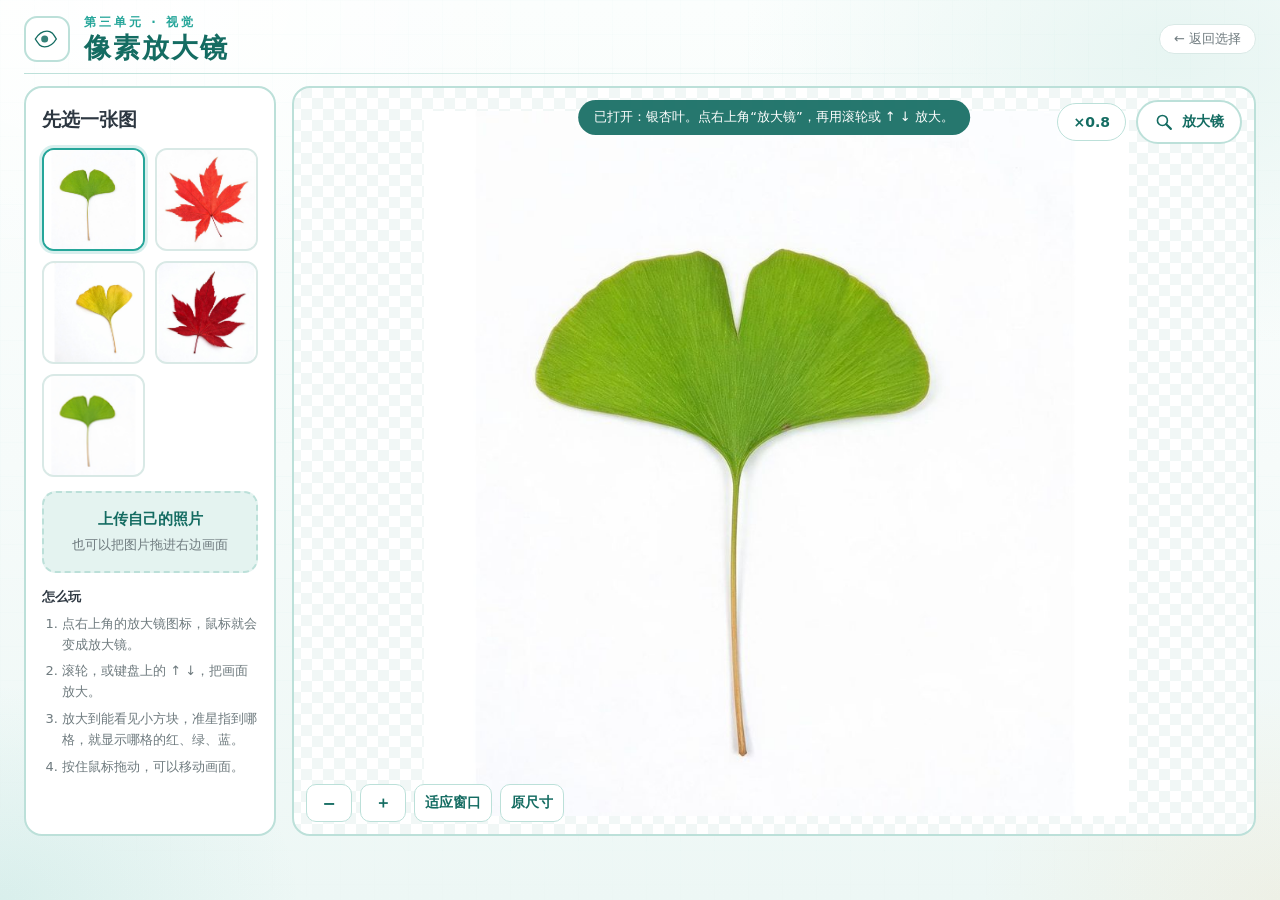
==== pixel.html @ d31ae975 "首页改为二选一，新增像素放大镜页面" ====
<!DOCTYPE html>
<html lang="zh-CN">
<head>
<meta charset="UTF-8">
<meta name="viewport" content="width=device-width, initial-scale=1.0">
<title>像素放大镜 · AI 的眼睛</title>
<meta name="description" content="把照片放大到能看见每一个像素，指到哪儿就读出那格的 RGB 数值。">
<link rel="icon" href="favicon.svg" type="image/svg+xml">
<link rel="stylesheet" href="css/style.css?v=20261110e">
<link rel="stylesheet" href="css/extra.css?v=20261110e">
</head>
<body class="pixel">

<div class="space" aria-hidden="true"></div>

<header class="hud-top">
  <div class="brand">
    <span class="brand-mark" aria-hidden="true">
      <svg viewBox="0 0 48 48" fill="none">
        <path d="M4 24c5.5-9 12.5-13.5 20-13.5S34.5 15 40 24c-5.5 9-12.5 13.5-20 13.5S9.5 33 4 24Z" stroke="currentColor" stroke-width="2.4"/>
        <circle cx="20" cy="24" r="6" fill="currentColor" opacity=".85"/>
        <circle cx="28.5" cy="19.5" r="2" fill="#fff"/>
      </svg>
    </span>
    <div class="brand-text">
      <p class="sys-code">第三单元 · 视觉</p>
      <h1>像素放大镜</h1>
    </div>
  </div>
  <div class="hud-right">
    <a class="chip chip-link" href="index.html">← 返回选择</a>
  </div>
</header>

<main class="px-wrap">
  <aside class="px-side">
    <h2>先选一张图</h2>
    <div class="px-samples" id="samples">
      <button class="px-sample is-active" data-src="assets/samples/leaf-ginkgo.jpg" title="银杏叶">
        <img src="assets/samples/leaf-ginkgo.jpg" alt="银杏叶">
      </button>
      <button class="px-sample" data-src="assets/samples/leaf-maple.jpg" title="枫叶">
        <img src="assets/samples/leaf-maple.jpg" alt="枫叶">
      </button>
      <button class="px-sample" data-src="assets/samples/leaf-ginkgo-2.jpg" title="银杏叶 2">
        <img src="assets/samples/leaf-ginkgo-2.jpg" alt="银杏叶">
      </button>
      <button class="px-sample" data-src="assets/samples/leaf-maple-2.jpg" title="枫叶 2">
        <img src="assets/samples/leaf-maple-2.jpg" alt="枫叶">
      </button>
      <button class="px-sample" data-src="assets/samples/leaf-small.png" title="一张只有 96×96 的小图">
        <img src="assets/samples/leaf-small.png" alt="小图">
      </button>
    </div>

    <label class="px-upload" for="uploadInput">
      <span>上传自己的照片</span>
      <small>也可以把图片拖进右边画面</small>
      <input id="uploadInput" type="file" accept="image/*" hidden>
    </label>

    <div class="px-steps">
      <p><b>怎么玩</b></p>
      <ol>
        <li>点右上角的放大镜图标，鼠标就会变成放大镜。</li>
        <li>滚轮，或键盘上的 ↑ ↓，把画面放大。</li>
        <li>放大到能看见小方块，准星指到哪格，就显示哪格的红、绿、蓝。</li>
        <li>按住鼠标拖动，可以移动画面。</li>
      </ol>
    </div>
  </aside>

  <section class="px-stage" id="stage">
    <canvas id="view"></canvas>
    <div class="px-empty" id="emptyTip">正在载入图片…</div>

    <div class="px-topbar">
      <span class="px-zoom" id="zoomBadge">×1.0</span>
      <button class="px-mag" id="magBtn" title="放大镜（M）" aria-pressed="false">
        <svg viewBox="0 0 32 32" fill="none" aria-hidden="true">
          <circle cx="13.5" cy="13.5" r="8" stroke="currentColor" stroke-width="2.6"/>
          <path d="M19.5 19.5 27 27" stroke="currentColor" stroke-width="3.4" stroke-linecap="round"/>
        </svg>
        <span>放大镜</span>
      </button>
    </div>

    <div class="px-tools">
      <button class="px-btn" id="zoomOut" title="缩小">−</button>
      <button class="px-btn" id="zoomIn" title="放大">＋</button>
      <button class="px-btn wide" id="fitBtn" title="适应窗口">适应窗口</button>
      <button class="px-btn wide" id="oneBtn" title="按原尺寸显示">原尺寸</button>
    </div>

    <div class="px-readout" id="readout" hidden>
      <div class="px-swatch" id="swatch"></div>
      <div class="px-values">
        <p class="px-rgb" id="rgbText">R – G – B –</p>
        <p class="px-hex" id="hexText">#------</p>
        <p class="px-pos" id="posText">指到一个像素上</p>
      </div>
    </div>

    <div class="px-tip" id="tip">点右上角“放大镜”，再用滚轮或 ↑ ↓ 放大</div>
  </section>
</main>

<script src="js/pixel.js?v=20261110e"></script>
</body>
</html>
---- css/style.css ----
/* AI 的眼睛 · 视觉实验室
   单页三栏：数据集 / 训练 / 测试。
   与书里插图同一套语言：白卡片、青绿描边、橙色主按钮、大字距大字号。 */

:root{
  --bg:#F6FBFA;
  --bg-2:#EAF6F3;
  --card:#FFFFFF;
  --card-2:#FBFEFD;
  --line:#D9E9E6;
  --line-2:#BCE0D9;
  --teal:#26A69A;
  --teal-d:#146C62;
  --teal-l:#E4F3F0;
  --orange:#F5941E;
  --orange-d:#D97A0C;
  --ink:#2D3741;
  --sub:#6E7A7E;
  --sub-2:#93A1A0;
  --danger:#C0492F;
  --font:"Microsoft YaHei","PingFang SC","Noto Sans CJK SC",system-ui,-apple-system,"Segoe UI",sans-serif;
}

*{box-sizing:border-box}
html,body{height:100%}
body{
  margin:0; overflow:hidden;
  font-family:var(--font); color:var(--ink); background:var(--bg);
  line-height:1.6; -webkit-font-smoothing:antialiased;
}
[hidden]{display:none !important}
button,input{font-family:inherit}

/* ---------- 背景 ---------- */
.space{position:fixed;inset:0;z-index:-1;overflow:hidden;background:
  radial-gradient(700px 480px at 10% 0%, #FFFFFF, transparent 62%),
  radial-gradient(680px 460px at 92% 6%, #E7F5F2, transparent 64%),
  linear-gradient(180deg,#FBFEFD 0%,#F6FBFA 52%,#EDF7F5 100%);
}
.space::before{
  content:"";position:absolute;inset:0;opacity:.5;
  background-image:
    linear-gradient(rgba(38,166,154,.06) 1px, transparent 1px),
    linear-gradient(90deg, rgba(38,166,154,.06) 1px, transparent 1px);
  background-size:34px 34px;
  mask-image:radial-gradient(120% 92% at 50% 40%, #000 0%, transparent 76%);
  -webkit-mask-image:radial-gradient(120% 92% at 50% 40%, #000 0%, transparent 76%);
}
.space::after{
  content:"";position:absolute;inset:0;
  background:
    radial-gradient(420px 300px at 0% 100%, rgba(38,166,154,.10), transparent 72%),
    radial-gradient(420px 300px at 100% 100%, rgba(245,148,30,.07), transparent 72%);
}
.stars,.horizon,.scanlines{display:none}

/* ---------- 顶栏 ---------- */
.hud-top{
  position:relative;z-index:2;height:74px;
  display:flex;align-items:center;justify-content:space-between;gap:16px;
  padding:10px 24px 6px;
}
.hud-top::after{
  content:"";position:absolute;left:24px;right:24px;bottom:0;height:1px;
  background:linear-gradient(90deg,var(--line-2),transparent 80%);
}
.brand{display:flex;align-items:center;gap:14px;min-width:0}
.brand-mark{
  width:46px;height:46px;border-radius:13px;display:grid;place-items:center;flex:none;
  color:var(--teal-d);background:#fff;border:2px solid var(--line-2);
}
.brand-mark svg{width:28px;height:28px}
.brand-text{min-width:0}
.sys-code{
  margin:0;font-size:12px;letter-spacing:3px;color:var(--teal);
  white-space:nowrap;font-weight:700;
}
.brand-text h1{
  margin:0;font-size:27px;line-height:1.2;letter-spacing:2px;
  font-weight:800;color:var(--teal-d);
}
.hud-right{display:flex;gap:8px;flex-wrap:wrap;justify-content:flex-end}
.chip{
  display:inline-flex;align-items:center;gap:7px;height:30px;padding:0 14px;
  border-radius:999px;font-size:13px;color:var(--sub);
  background:#fff;border:1px solid var(--line);
}
.live{
  width:8px;height:8px;border-radius:50%;background:var(--teal);flex:none;
  animation:pulse 2s ease-in-out infinite;
}
@keyframes pulse{0%,100%{opacity:.4}50%{opacity:1}}

/* ---------- 三栏 ---------- */
.deck{
  position:relative;z-index:1;
  height:calc(100vh - 74px - 52px);
  display:grid;grid-template-columns:minmax(0,36fr) minmax(0,27fr) minmax(0,37fr);
  gap:16px;padding:14px 24px 12px;
}
.panel{
  position:relative;display:flex;flex-direction:column;min-height:0;overflow:hidden;
  background:var(--card);
  border:2px solid var(--line-2);border-radius:18px;
  box-shadow:0 12px 26px -22px rgba(20,108,98,.55);
}
.panel-head{
  flex:none;display:flex;align-items:center;gap:10px;
  padding:12px 18px 11px;border-bottom:1px solid var(--line);
  background:linear-gradient(90deg, rgba(38,166,154,.07), transparent 74%);
  position:relative;
}
.panel-head::after{
  content:"";position:absolute;left:18px;bottom:-1px;width:40px;height:3px;
  background:var(--teal);border-radius:3px;
}
.panel-code{
  font-size:12px;letter-spacing:1.6px;color:var(--teal-d);font-weight:700;
  padding:4px 8px;border:1.5px solid var(--line-2);border-radius:6px;
  background:var(--teal-l);white-space:nowrap;
}
.panel-head h2{
  margin:0;font-size:23px;letter-spacing:1.2px;font-weight:800;color:var(--ink);
}
.panel-status{
  margin-left:auto;font-size:14px;color:var(--orange-d);
  white-space:nowrap;font-weight:800;
}
.panel-body{
  flex:1;min-height:0;overflow:auto;padding:16px 18px;
  scrollbar-width:thin;scrollbar-color:rgba(38,166,154,.35) transparent;
}
.panel-body::-webkit-scrollbar{width:8px}
.panel-body::-webkit-scrollbar-thumb{background:rgba(38,166,154,.3);border-radius:4px}
.panel-foot{
  flex:none;padding:9px 18px 10px;border-top:1px solid var(--line);
  font-size:12.5px;color:var(--sub-2);line-height:1.5;
  background:#FBFEFD;
}
.panel-foot.badge{display:flex;align-items:center;gap:8px;color:var(--teal-d);font-size:13px;font-weight:700}
.panel-foot.badge i{width:8px;height:8px;border-radius:50%;background:var(--teal)}

/* ---------- 数据集 ---------- */
.add-class{display:flex;gap:10px}
.add-class input{
  flex:1;min-width:0;height:48px;padding:0 16px;font-size:16px;
  color:var(--ink);background:#fff;
  border:2px solid var(--line);border-radius:12px;outline:none;
  transition:border-color .2s, box-shadow .2s;
}
.add-class input::placeholder{color:var(--sub-2)}
.add-class input:focus{border-color:var(--teal);box-shadow:0 0 0 4px rgba(38,166,154,.14)}
.btn{
  display:inline-flex;align-items:center;justify-content:center;gap:8px;
  border:1px solid transparent;border-radius:12px;cursor:pointer;
  font-weight:700;color:var(--ink);
  transition:transform .12s, box-shadow .2s, background .2s, border-color .2s;
}
.btn:active{transform:translateY(1px)}
.btn svg{width:18px;height:18px}
.btn.add{
  flex:none;width:50px;height:48px;color:#fff;
  background:var(--teal);
  box-shadow:0 8px 16px -12px rgba(38,166,154,1);
}
.btn.add:hover{background:#1F948A}

.suggest{display:flex;gap:8px;flex-wrap:wrap;margin:10px 0 14px}
.suggest button{
  font-size:13px;color:var(--teal-d);cursor:pointer;padding:6px 14px;
  background:var(--teal-l);border:1.5px solid var(--line-2);border-radius:999px;
}
.suggest button:hover{background:#D3EDE8}

.class-grid{display:flex;flex-direction:column;gap:14px}
.class-card{
  position:relative;padding:12px 14px 12px 18px;border-radius:14px;
  background:#fff;border:1.5px solid var(--line);
  animation:pop .25s ease both;
}
@keyframes pop{from{opacity:0;transform:scale(.985)}to{opacity:1;transform:none}}
.class-card::before{
  content:"";position:absolute;left:0;top:12px;bottom:12px;width:6px;
  border-radius:0 4px 4px 0;background:var(--accent);
}
.class-head{display:flex;align-items:center;gap:9px;margin-bottom:10px}
.class-dot{width:10px;height:10px;border-radius:50%;background:var(--accent);flex:none}
.class-name{margin:0;font-size:17px;font-weight:800;white-space:nowrap;overflow:hidden;text-overflow:ellipsis;color:var(--ink)}
.class-count{font-size:13px;color:var(--sub-2);flex:none;font-weight:700}
.class-actions{margin-left:auto;display:flex;gap:4px;flex:none}
.icon-btn{
  width:30px;height:30px;border-radius:8px;border:1px solid transparent;background:transparent;
  color:var(--sub-2);cursor:pointer;display:grid;place-items:center;
}
.icon-btn:hover{background:var(--teal-l);color:var(--teal-d);border-color:var(--line-2)}
.icon-btn.danger:hover{background:#FBEAE6;color:var(--danger);border-color:#F0C9BF}
.icon-btn svg{width:16px;height:16px}
.rename-input{
  flex:1;min-width:0;height:32px;padding:0 10px;font-size:15px;font-weight:700;
  color:var(--ink);background:#fff;
  border:2px solid var(--teal);border-radius:8px;outline:none;
}

.thumbs{display:grid;grid-template-columns:repeat(auto-fill,minmax(62px,1fr));gap:8px}
.thumb{position:relative;aspect-ratio:1;border-radius:10px;overflow:hidden;background:#F1F7F6;border:1px solid var(--line)}
.thumb img{width:100%;height:100%;object-fit:cover;display:block}
.thumb-del{
  position:absolute;right:3px;top:3px;width:22px;height:22px;border-radius:50%;
  border:0;background:rgba(45,55,65,.72);color:#fff;font-size:13px;line-height:1;cursor:pointer;
  opacity:0;transition:opacity .15s;
}
.thumb:hover .thumb-del{opacity:1}
.add-tile{
  aspect-ratio:1;border-radius:10px;border:2px dashed var(--line-2);
  background:var(--teal-l);color:var(--teal-d);
  font-size:13px;font-weight:700;cursor:pointer;
  display:flex;flex-direction:column;align-items:center;justify-content:center;
}
.add-tile:hover{background:#D3EDE8;border-color:var(--teal)}
.add-tile span{font-size:20px;line-height:1.1}

.card-foot{display:flex;gap:8px;margin-top:10px}
.card-foot .btn{
  flex:1;height:34px;font-size:13px;border-radius:9px;
  background:var(--teal-l);border:1.5px solid var(--line-2);color:var(--teal-d);
}
.card-foot .btn:hover{background:#D3EDE8}

.empty-state{
  display:flex;align-items:center;gap:16px;padding:18px;border-radius:14px;
  border:2px dashed var(--line-2);background:var(--teal-l);
  color:var(--sub);font-size:14px;
}
.empty-state b{color:var(--ink);display:block;margin-bottom:3px;font-size:16px}
.empty-icon{flex:none;width:48px;height:48px;color:var(--teal)}
.empty-icon svg{width:100%;height:100%}

/* ---------- 训练 ---------- */
.core-body{display:flex;flex-direction:column;align-items:center;overflow:auto}
.reactor{
  position:relative;width:204px;height:204px;flex:none;
  display:grid;place-items:center;margin:6px auto 0;
}
.ring{position:absolute;border-radius:50%}
.ring-a{inset:0;border:2px dashed var(--line-2);animation:spin 26s linear infinite}
.ring-b{inset:16px;border:2px solid #E8F3F1;border-top-color:var(--teal);animation:spin 10s linear infinite reverse}
.ring-c{inset:34px;border:1px dashed #E1EFEC;animation:spin 17s linear infinite}
@keyframes spin{to{transform:rotate(360deg)}}
.ring-a::before{
  content:"";position:absolute;top:-4px;left:50%;width:9px;height:9px;border-radius:50%;
  background:var(--teal);
}
.core{
  width:118px;height:118px;border-radius:50%;
  display:flex;flex-direction:column;align-items:center;justify-content:center;gap:2px;
  background:radial-gradient(circle at 50% 34%, #FFFFFF, #EAF6F3 74%);
  border:3px solid var(--line-2);
  transition:border-color .3s, box-shadow .3s, background .3s;
}
.core b{font-size:26px;letter-spacing:2px;color:var(--ink);font-weight:800}
.core i{font-style:normal;font-size:13px;color:var(--sub);max-width:104px;text-align:center;line-height:1.35}
.reactor.is-ready .core{border-color:var(--teal);background:radial-gradient(circle at 50% 34%, #FFFFFF, #E4F3F0 74%)}
.reactor.is-ready .core b{color:var(--teal-d)}
.reactor.is-training .ring-a,.reactor.is-training .ring-b{animation-duration:2.8s}
.reactor.is-training .ring-a{border-color:#F6C98E}
.reactor.is-training .ring-a::before{background:var(--orange)}
.reactor.is-training .core{
  background:radial-gradient(circle at 50% 34%, #FFFFFF, #FDEFD9 74%);
  border-color:var(--orange);
}
.reactor.is-training .core b{color:var(--orange-d)}

.stats{display:flex;gap:12px;margin:10px 0 2px;width:100%;justify-content:center}
.stats div{
  min-width:82px;padding:8px 12px;border-radius:12px;text-align:center;
  background:#fff;border:1.5px solid var(--line);
}
.stats b{display:block;font-size:24px;color:var(--teal-d);line-height:1.15;font-weight:800}
.stats span{font-size:12.5px;color:var(--sub-2);letter-spacing:1px}

.train-info{
  margin:9px 0 11px;text-align:center;font-size:13px;color:var(--sub);
  line-height:1.5;min-height:34px;max-width:270px;
}
.train-info b{color:var(--orange-d)}
.train-info .warn{color:#A9601F}
.btn.launch{
  width:100%;max-width:262px;height:52px;font-size:18px;letter-spacing:2px;border-radius:14px;
  color:#fff;background:var(--orange);
  box-shadow:0 10px 18px -12px rgba(245,148,30,1);
}
.btn.launch:hover{background:#E88A13}
.btn.launch:disabled{
  cursor:not-allowed;color:#A6B3B2;background:#EDF4F3;
  border-color:var(--line);box-shadow:none;
}
.progress{margin-top:12px;text-align:center}
.progress span{font-size:13px;color:var(--orange-d)}
.hint{
  margin:12px 0 0;font-size:12.5px;color:#8E4A1B;text-align:center;
  background:#FDF3E3;border:1.5px solid #F6D9B0;
  border-radius:10px;padding:7px 10px;line-height:1.5;
}

/* ---------- 测试 ---------- */
.test-body{position:relative;display:flex;flex-direction:column}
.dropzone{
  flex:1;min-height:0;display:flex;flex-direction:column;align-items:center;justify-content:center;gap:6px;
  padding:22px 16px;border-radius:16px;cursor:pointer;text-align:center;
  border:2.5px dashed var(--line-2);
  background:linear-gradient(180deg,#FBFEFD,#F1F9F7);
  transition:border-color .2s, background .2s, transform .2s;
}
.dropzone:hover,.dropzone.drag{border-color:var(--teal);background:#EAF6F3;transform:translateY(-1px)}
.drop-icon{
  width:56px;height:56px;border-radius:50%;display:grid;place-items:center;margin-bottom:6px;
  color:var(--teal-d);background:#fff;border:2px solid var(--line-2);
}
.drop-icon svg{width:26px;height:26px}
.dropzone b{font-size:18px;letter-spacing:.5px;color:var(--ink)}
.dropzone span{font-size:14px;color:var(--sub)}
.dropzone small{font-size:12.5px;color:var(--sub-2);margin-top:6px}

.test-lock{
  position:absolute;inset:16px 18px;z-index:2;
  display:flex;flex-direction:column;align-items:center;justify-content:center;gap:10px;
  border-radius:16px;background:rgba(251,254,253,.94);
  color:var(--sub);font-size:14px;text-align:center;padding:18px;
  border:1.5px solid var(--line);overflow:hidden;
}
.test-lock::before{
  content:"";position:absolute;inset:26px;border-radius:50%;pointer-events:none;
  background:repeating-radial-gradient(circle at 50% 50%, rgba(38,166,154,.14) 0 1px, transparent 1px 32px);
}
.test-lock::after{
  content:"";position:absolute;width:190px;height:190px;border-radius:50%;pointer-events:none;
  border:1.5px dashed var(--line-2);
}
.test-lock svg,.test-lock p{position:relative;z-index:1}
.test-lock svg{width:36px;height:36px;color:var(--teal)}
.test-lock p{margin:0;max-width:240px;line-height:1.55;font-size:15px}

.test-body.has-result .dropzone{display:none}
.result{
  display:grid;grid-template-columns:150px minmax(0,1fr);gap:18px;align-items:start;
  animation:pop .25s ease both;
}
.result-preview{border-radius:14px;overflow:hidden;aspect-ratio:1;border:1.5px solid var(--line);background:#F1F7F6}
.result-preview img{width:100%;height:100%;object-fit:cover;display:block}
.result-body{min-width:0}
.result-kicker{margin:0;font-size:12.5px;letter-spacing:2px;color:var(--sub-2);font-weight:700}
.result-answer{display:flex;align-items:baseline;gap:10px;flex-wrap:wrap;margin:2px 0 6px}
.result-answer strong{font-size:36px;line-height:1.15;color:var(--accent,var(--teal-d));font-weight:800}
.result-answer .conf{font-size:17px;font-weight:800;color:var(--teal)}
.uncertain{
  display:inline-block;margin:0 0 10px;font-size:12.5px;font-weight:700;color:#8E4A1B;
  background:#FDF3E3;border:1.5px solid #F6D9B0;
  border-radius:999px;padding:4px 12px;
}
.bars{display:flex;flex-direction:column;gap:11px;margin:10px 0 12px}
.prob{display:grid;grid-template-columns:84px minmax(0,1fr) 46px;align-items:center;gap:10px;font-size:13.5px}
.prob .label{white-space:nowrap;overflow:hidden;text-overflow:ellipsis;color:var(--sub);font-weight:700}
.prob .track{height:12px;border-radius:999px;background:#ECF4F3;overflow:hidden}
.prob .fill{height:100%;width:0;border-radius:999px;background:var(--accent,var(--teal));transition:width .6s cubic-bezier(.2,.7,.3,1)}
.prob .pct{text-align:right;font-weight:800;color:var(--ink);font-size:13px}
.prob.top .label{color:var(--ink)}
.note{margin:0 0 12px;font-size:12.5px;color:var(--sub-2);line-height:1.55}
.result-actions{display:flex;gap:10px}
.result-actions .btn{
  height:38px;padding:0 18px;font-size:14px;border-radius:10px;
  background:var(--teal-l);border:1.5px solid var(--line-2);color:var(--teal-d);
}
.result-actions .btn:hover{background:#D3EDE8}

/* ---------- 底栏 ---------- */
.hud-bottom{
  position:relative;z-index:2;height:52px;display:flex;align-items:center;justify-content:space-between;gap:14px;
  padding:0 24px;font-size:12.5px;color:var(--sub-2);
}
.hud-bottom .live{margin-right:8px}
.link-btn{
  font-size:12.5px;color:var(--sub);background:none;border:0;cursor:pointer;
  text-decoration:underline;text-underline-offset:4px;text-decoration-color:var(--line-2);
}
.link-btn:hover{color:var(--danger)}

.toast{
  position:fixed;right:24px;top:84px;z-index:60;
  transform:translateY(-10px);max-width:min(70vw,420px);padding:11px 18px;
  border-radius:12px;text-align:center;color:#fff;font-size:14px;
  background:rgba(20,108,98,.96);
  box-shadow:0 16px 30px -18px rgba(20,108,98,.9);
  opacity:0;pointer-events:none;transition:opacity .25s, transform .25s;
}
.toast.show{opacity:1;transform:translateY(0)}
.toast.error{border-color:var(--danger);color:#FDEDE9;background:rgba(150,56,36,.96)}

.modal{
  position:fixed;inset:0;z-index:70;display:grid;place-items:center;padding:20px;
  background:rgba(30,45,44,.40);backdrop-filter:blur(3px);
  animation:fade .18s ease both;
}
@keyframes fade{from{opacity:0}to{opacity:1}}
.modal-card{
  width:min(420px,94vw);padding:24px;border-radius:18px;
  background:#fff;border:2px solid var(--line-2);
  box-shadow:0 30px 60px -30px rgba(20,60,56,.45);
  animation:pop .22s ease both;
}
.modal-code{font-size:12px;letter-spacing:2px;color:var(--teal);font-weight:700}
.modal-card h3{margin:6px 0 8px;font-size:20px;color:var(--ink)}
.modal-card p{margin:0 0 20px;color:var(--sub);font-size:14px;line-height:1.6}
.modal-actions{display:flex;justify-content:flex-end;gap:10px}
.btn.ghost{height:40px;padding:0 18px;font-size:14px;background:#fff;border:1.5px solid var(--line);color:var(--sub)}
.btn.ghost:hover{border-color:var(--teal);color:var(--teal-d)}
.btn.danger{height:40px;padding:0 18px;font-size:14px;background:var(--danger);color:#fff}

/* ---------- 窄屏 ---------- */
@media (max-width:1100px){
  html,body{height:auto;overflow:auto}
  body{min-height:100vh}
  .hud-top{height:auto;padding:14px 16px 8px}
  .hud-top::after{left:16px;right:16px}
  .deck{
    height:auto;display:flex;flex-direction:column;gap:16px;
    padding:14px 16px 20px;
  }
  .panel{min-height:auto}
  .panel-body{overflow:visible}
  .panel-data .panel-body{max-height:56vh;overflow:auto}
  .core-body{overflow:visible}
  .reactor{width:200px;height:200px}
  .core{width:112px;height:112px}
  .test-body{min-height:300px}
  .dropzone{min-height:200px}
  .hud-bottom{height:auto;padding:10px 16px 22px;flex-wrap:wrap}
}
@media (max-width:520px){
  .hud-right{display:none}
  .brand-text h1{font-size:23px}
  .result{grid-template-columns:1fr}
  .result-preview{max-width:220px}
  .panel-head h2{font-size:21px}
}
@media (max-height:700px) and (min-width:1101px){
  .hud-top{height:62px;padding-top:6px}
  .deck{height:calc(100vh - 62px - 46px);padding-top:12px}
  .hud-bottom{height:46px}
  .reactor{width:186px;height:186px}
  .core{width:106px;height:106px}
  .core b{font-size:22px}
  .stats b{font-size:21px}
  .train-info{margin:8px 0 10px;min-height:30px}
  .panel-foot{padding:7px 18px 8px}
}
@media (hover:none){
  .thumb-del{opacity:1}
}
@media (prefers-reduced-motion:reduce){
  *{animation:none !important;transition:none !important}
}
---- css/extra.css ----
/* 首页（二选一）与像素放大镜页面的样式，配合 style.css 的变量与按钮 */

body.home{overflow:auto;min-height:100vh;display:flex;flex-direction:column}
.chip-link{text-decoration:none}
.chip-link:hover{border-color:var(--teal);color:var(--teal-d)}

.home-main{
  position:relative;z-index:1;flex:1;width:100%;max-width:1160px;margin:0 auto;
  padding:8px 24px 18px;display:flex;flex-direction:column;justify-content:center;gap:22px;
}
.home-lead{
  margin:0;text-align:center;font-size:20px;color:var(--sub);
}
.home-lead b{color:var(--teal-d)}
.home-cards{display:grid;grid-template-columns:1fr 1fr;gap:22px}
.choice{
  display:flex;flex-direction:column;gap:12px;padding:28px;
  background:#fff;border:2px solid var(--line-2);border-radius:22px;
  text-decoration:none;color:inherit;
  transition:transform .18s, box-shadow .2s, border-color .2s;
}
.choice:hover{transform:translateY(-3px);border-color:var(--teal);box-shadow:0 18px 34px -24px rgba(20,108,98,.6)}
.choice-num{font-size:13px;font-weight:800;letter-spacing:2px;color:var(--teal)}
.choice-icon{
  width:66px;height:66px;border-radius:18px;display:grid;place-items:center;
  color:var(--teal-d);background:var(--teal-l);
}
.choice-icon svg{width:40px;height:40px}
.choice h2{margin:0;font-size:27px;color:var(--ink)}
.choice p{margin:0;font-size:15px;line-height:1.7;color:var(--sub)}
.choice-go{margin-top:auto;padding-top:6px;font-size:15px;font-weight:800;color:var(--orange-d)}
.home-note{margin:0;text-align:center;font-size:13px;color:var(--sub-2)}

/* ---------- 像素放大镜 ---------- */
body.pixel{overflow:hidden}
.px-wrap{
  position:relative;z-index:1;
  height:calc(100vh - 74px - 52px);
  display:grid;grid-template-columns:252px minmax(0,1fr);gap:16px;
  padding:12px 24px;
}
.px-side{
  display:flex;flex-direction:column;gap:14px;min-height:0;overflow:auto;
  background:#fff;border:2px solid var(--line-2);border-radius:18px;padding:16px;
}
.px-side h2{margin:0;font-size:19px;color:var(--ink)}
.px-samples{display:grid;grid-template-columns:1fr 1fr;gap:10px}
.px-sample{
  padding:0;aspect-ratio:1;overflow:hidden;cursor:pointer;
  background:#F1F7F6;border:2px solid var(--line);border-radius:12px;
}
.px-sample img{width:100%;height:100%;object-fit:cover;display:block}
.px-sample:hover{border-color:var(--line-2)}
.px-sample.is-active{border-color:var(--teal);box-shadow:0 0 0 3px rgba(38,166,154,.18)}
.px-upload{
  display:block;padding:14px;text-align:center;cursor:pointer;
  background:var(--teal-l);border:2px dashed var(--line-2);border-radius:14px;
}
.px-upload span{display:block;font-size:15px;font-weight:800;color:var(--teal-d)}
.px-upload small{font-size:12.5px;color:var(--sub)}
.px-upload:hover{border-color:var(--teal)}
.px-steps{font-size:13px;color:var(--sub);line-height:1.6}
.px-steps p{margin:0}
.px-steps b{color:var(--ink)}
.px-steps ol{margin:6px 0 0;padding-left:20px;display:flex;flex-direction:column;gap:6px}

.px-stage{
  position:relative;min-width:0;min-height:0;overflow:hidden;border-radius:18px;
  border:2px solid var(--line-2);
  background:repeating-conic-gradient(#F1F7F6 0% 25%, #FFFFFF 0% 50%) 50% / 22px 22px;
}
#view{display:block;width:100%;height:100%;cursor:grab;touch-action:none}
#view.is-drag{cursor:grabbing}
#view.is-mag{
  cursor:url('data:image/svg+xml;utf8,<svg xmlns="http://www.w3.org/2000/svg" width="34" height="34" viewBox="0 0 34 34"><circle cx="14" cy="14" r="8.5" fill="rgba(255,255,255,.55)" stroke="%23146C62" stroke-width="2.6"/><path d="M20.5 20.5 30 30" stroke="%23146C62" stroke-width="3.6" stroke-linecap="round"/></svg>') 14 14, zoom-in;
}
#view.is-mag.is-drag{cursor:grabbing}

.px-topbar{position:absolute;top:12px;right:12px;display:flex;gap:10px;align-items:center;z-index:3}
.px-zoom{
  padding:7px 15px;border-radius:999px;font-size:14px;font-weight:800;color:var(--teal-d);
  background:rgba(255,255,255,.94);border:1.5px solid var(--line-2);
}
.px-mag{
  display:flex;align-items:center;gap:8px;height:44px;padding:0 16px;
  border-radius:999px;border:2px solid var(--line-2);background:#fff;color:var(--teal-d);
  font-size:14px;font-weight:800;cursor:pointer;
}
.px-mag svg{width:20px;height:20px}
.px-mag:hover{border-color:var(--teal)}
.px-mag.is-on{background:var(--teal);border-color:var(--teal);color:#fff}

.px-tools{position:absolute;left:12px;bottom:12px;display:flex;gap:8px;z-index:3}
.px-btn{
  height:38px;min-width:46px;padding:0 10px;border-radius:10px;cursor:pointer;
  border:1.5px solid var(--line-2);background:rgba(255,255,255,.95);
  color:var(--teal-d);font-size:16px;font-weight:800;
}
.px-btn:hover{border-color:var(--teal)}
.px-btn.wide{font-size:13.5px}

.px-readout{
  position:absolute;right:12px;bottom:12px;z-index:3;pointer-events:none;
  display:flex;gap:12px;align-items:center;min-width:216px;padding:12px 14px;
  background:rgba(255,255,255,.96);border:1.5px solid var(--line-2);border-radius:14px;
}
.px-swatch{width:54px;height:54px;border-radius:10px;border:1px solid var(--line);background:#fff;flex:none}
.px-rgb{margin:0;font-size:15px;font-weight:800;color:var(--ink)}
.px-hex{margin:2px 0 0;font-size:12.5px;color:var(--sub-2)}
.px-pos{margin:2px 0 0;font-size:12.5px;color:var(--sub)}

.px-tip{
  position:absolute;left:50%;top:12px;transform:translateX(-50%);z-index:2;pointer-events:none;
  padding:7px 16px;border-radius:999px;font-size:13px;color:#fff;
  background:rgba(20,108,98,.92);max-width:min(70%,520px);
}
.px-empty{position:absolute;inset:0;display:grid;place-items:center;font-size:15px;color:var(--sub)}

@media (max-width:1100px){
  body.pixel{overflow:auto}
  .px-wrap{height:auto;grid-template-columns:1fr;padding:12px 16px 20px}
  .px-side{max-height:none}
  .px-stage{height:66vh;min-height:380px}
}
@media (max-width:760px){
  .home-cards{grid-template-columns:1fr}
  .home-lead{font-size:17px}
  .choice{padding:22px}
  .choice h2{font-size:23px}
  .px-readout{left:12px;right:12px;bottom:60px;min-width:0}
  .px-tools{bottom:10px}
}
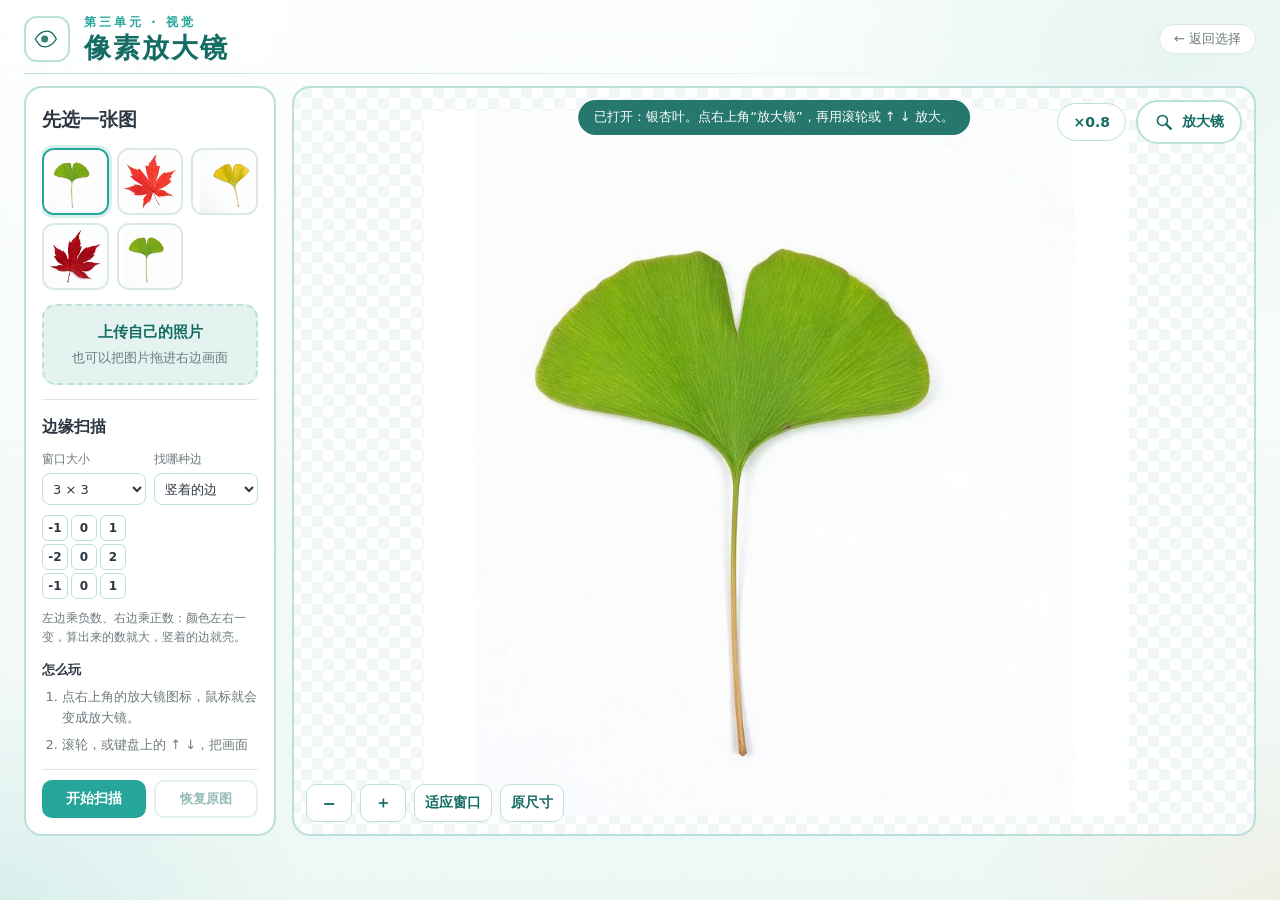
==== commit 498b582f: "像素放大镜新增 Sobel 边缘扫描，支持自定义核尺寸与权重" ====
--- a/pixel.html
+++ b/pixel.html
@@ -6,8 +6,8 @@
 <title>像素放大镜 · AI 的眼睛</title>
 <meta name="description" content="把照片放大到能看见每一个像素，指到哪儿就读出那格的 RGB 数值。">
 <link rel="icon" href="favicon.svg" type="image/svg+xml">
-<link rel="stylesheet" href="css/style.css?v=20261110e">
-<link rel="stylesheet" href="css/extra.css?v=20261110e">
+<link rel="stylesheet" href="css/style.css?v=20261110g">
+<link rel="stylesheet" href="css/extra.css?v=20261110g">
 </head>
 <body class="pixel">
 
@@ -34,6 +34,7 @@
 
 <main class="px-wrap">
   <aside class="px-side">
+    <div class="px-scroll">
     <h2>先选一张图</h2>
     <div class="px-samples" id="samples">
       <button class="px-sample is-active" data-src="assets/samples/leaf-ginkgo.jpg" title="银杏叶">
@@ -59,14 +60,45 @@
       <input id="uploadInput" type="file" accept="image/*" hidden>
     </label>
 
+    <section class="px-filter">
+      <h3>边缘扫描</h3>
+      <div class="px-krow">
+        <label class="px-field">
+          <span>窗口大小</span>
+          <select id="kSize">
+            <option value="3">3 × 3</option>
+            <option value="5">5 × 5</option>
+            <option value="7">7 × 7</option>
+          </select>
+        </label>
+        <label class="px-field">
+          <span>找哪种边</span>
+          <select id="kPreset">
+            <option value="gx">竖着的边</option>
+            <option value="gy">横着的边</option>
+            <option value="mag">边缘强度</option>
+            <option value="custom">自己填数</option>
+          </select>
+        </label>
+      </div>
+      <div class="px-kernel" id="kernel"></div>
+      <p class="px-knote" id="kNote">小窗口里的数就是权重：周围的像素乘上它再相加。</p>
+    </section>
+
     <div class="px-steps">
       <p><b>怎么玩</b></p>
       <ol>
         <li>点右上角的放大镜图标，鼠标就会变成放大镜。</li>
         <li>滚轮，或键盘上的 ↑ ↓，把画面放大。</li>
         <li>放大到能看见小方块，准星指到哪格，就显示哪格的红、绿、蓝。</li>
-        <li>按住鼠标拖动，可以移动画面。</li>
+        <li>做边缘扫描：点“开始扫描”，小窗口会从左往右、从上往下扫一遍。</li>
       </ol>
+    </div>
+    </div>
+
+    <div class="px-kbtns">
+      <button class="px-run" id="scanBtn">开始扫描</button>
+      <button class="px-undo" id="restoreBtn" disabled>恢复原图</button>
     </div>
   </aside>
 
@@ -105,6 +137,6 @@
   </section>
 </main>
 
-<script src="js/pixel.js?v=20261110e"></script>
+<script src="js/pixel.js?v=20261110g"></script>
 </body>
 </html>
--- a/css/extra.css
+++ b/css/extra.css
@@ -40,11 +40,15 @@
   padding:12px 24px;
 }
 .px-side{
-  display:flex;flex-direction:column;gap:14px;min-height:0;overflow:auto;
+  display:flex;flex-direction:column;gap:12px;min-height:0;overflow:hidden;
   background:#fff;border:2px solid var(--line-2);border-radius:18px;padding:16px;
 }
+.px-scroll{
+  flex:1;min-height:0;overflow:auto;
+  display:flex;flex-direction:column;gap:14px;
+}
 .px-side h2{margin:0;font-size:19px;color:var(--ink)}
-.px-samples{display:grid;grid-template-columns:1fr 1fr;gap:10px}
+.px-samples{display:grid;grid-template-columns:repeat(3,1fr);gap:8px}
 .px-sample{
   padding:0;aspect-ratio:1;overflow:hidden;cursor:pointer;
   background:#F1F7F6;border:2px solid var(--line);border-radius:12px;
@@ -63,6 +67,49 @@
 .px-steps p{margin:0}
 .px-steps b{color:var(--ink)}
 .px-steps ol{margin:6px 0 0;padding-left:20px;display:flex;flex-direction:column;gap:6px}
+
+/* 边缘扫描面板 */
+.px-filter{
+  display:flex;flex-direction:column;gap:10px;padding-top:14px;
+  border-top:1px solid var(--line);
+}
+.px-filter h3{margin:0;font-size:16px;color:var(--ink)}
+.px-krow{display:flex;gap:8px}
+.px-field{flex:1;display:flex;flex-direction:column;gap:4px;font-size:12px;color:var(--sub)}
+.px-field select{
+  height:32px;padding:0 6px;border:1.5px solid var(--line-2);border-radius:8px;
+  background:#fff;color:var(--ink);font-size:13px;font-family:inherit;
+}
+.px-field select:focus{outline:2px solid var(--teal);outline-offset:1px}
+.px-kernel{display:grid;gap:3px;justify-content:start}
+.px-kernel input{
+  width:26px;height:26px;padding:0;text-align:center;
+  border:1px solid var(--line-2);border-radius:6px;background:#fff;
+  color:var(--ink);font-size:12px;font-family:inherit;font-weight:700;
+  -moz-appearance:textfield;
+}
+.px-kernel input::-webkit-outer-spin-button,
+.px-kernel input::-webkit-inner-spin-button{-webkit-appearance:none;margin:0}
+.px-kernel input:focus{outline:2px solid var(--teal);outline-offset:1px}
+.px-knote{margin:0;font-size:12px;line-height:1.55;color:var(--sub)}
+.px-kbtns{
+  display:flex;gap:8px;flex:none;padding-top:10px;
+  border-top:1px solid var(--line);
+}
+.px-run{
+  flex:1;height:38px;border-radius:10px;cursor:pointer;
+  border:2px solid var(--teal);background:var(--teal);color:#fff;
+  font-size:14px;font-weight:800;font-family:inherit;
+}
+.px-run:hover{background:var(--teal-d);border-color:var(--teal-d)}
+.px-run:disabled{opacity:.6;cursor:default}
+.px-undo{
+  flex:1;height:38px;border-radius:10px;cursor:pointer;
+  border:2px solid var(--line-2);background:#fff;color:var(--teal-d);
+  font-size:13px;font-weight:800;font-family:inherit;
+}
+.px-undo:hover{border-color:var(--teal)}
+.px-undo:disabled{opacity:.45;cursor:default}
 
 .px-stage{
   position:relative;min-width:0;min-height:0;overflow:hidden;border-radius:18px;
@@ -119,7 +166,8 @@
 @media (max-width:1100px){
   body.pixel{overflow:auto}
   .px-wrap{height:auto;grid-template-columns:1fr;padding:12px 16px 20px}
-  .px-side{max-height:none}
+  .px-side{max-height:none;overflow:visible}
+  .px-scroll{overflow:visible;flex:none}
   .px-stage{height:66vh;min-height:380px}
 }
 @media (max-width:760px){
